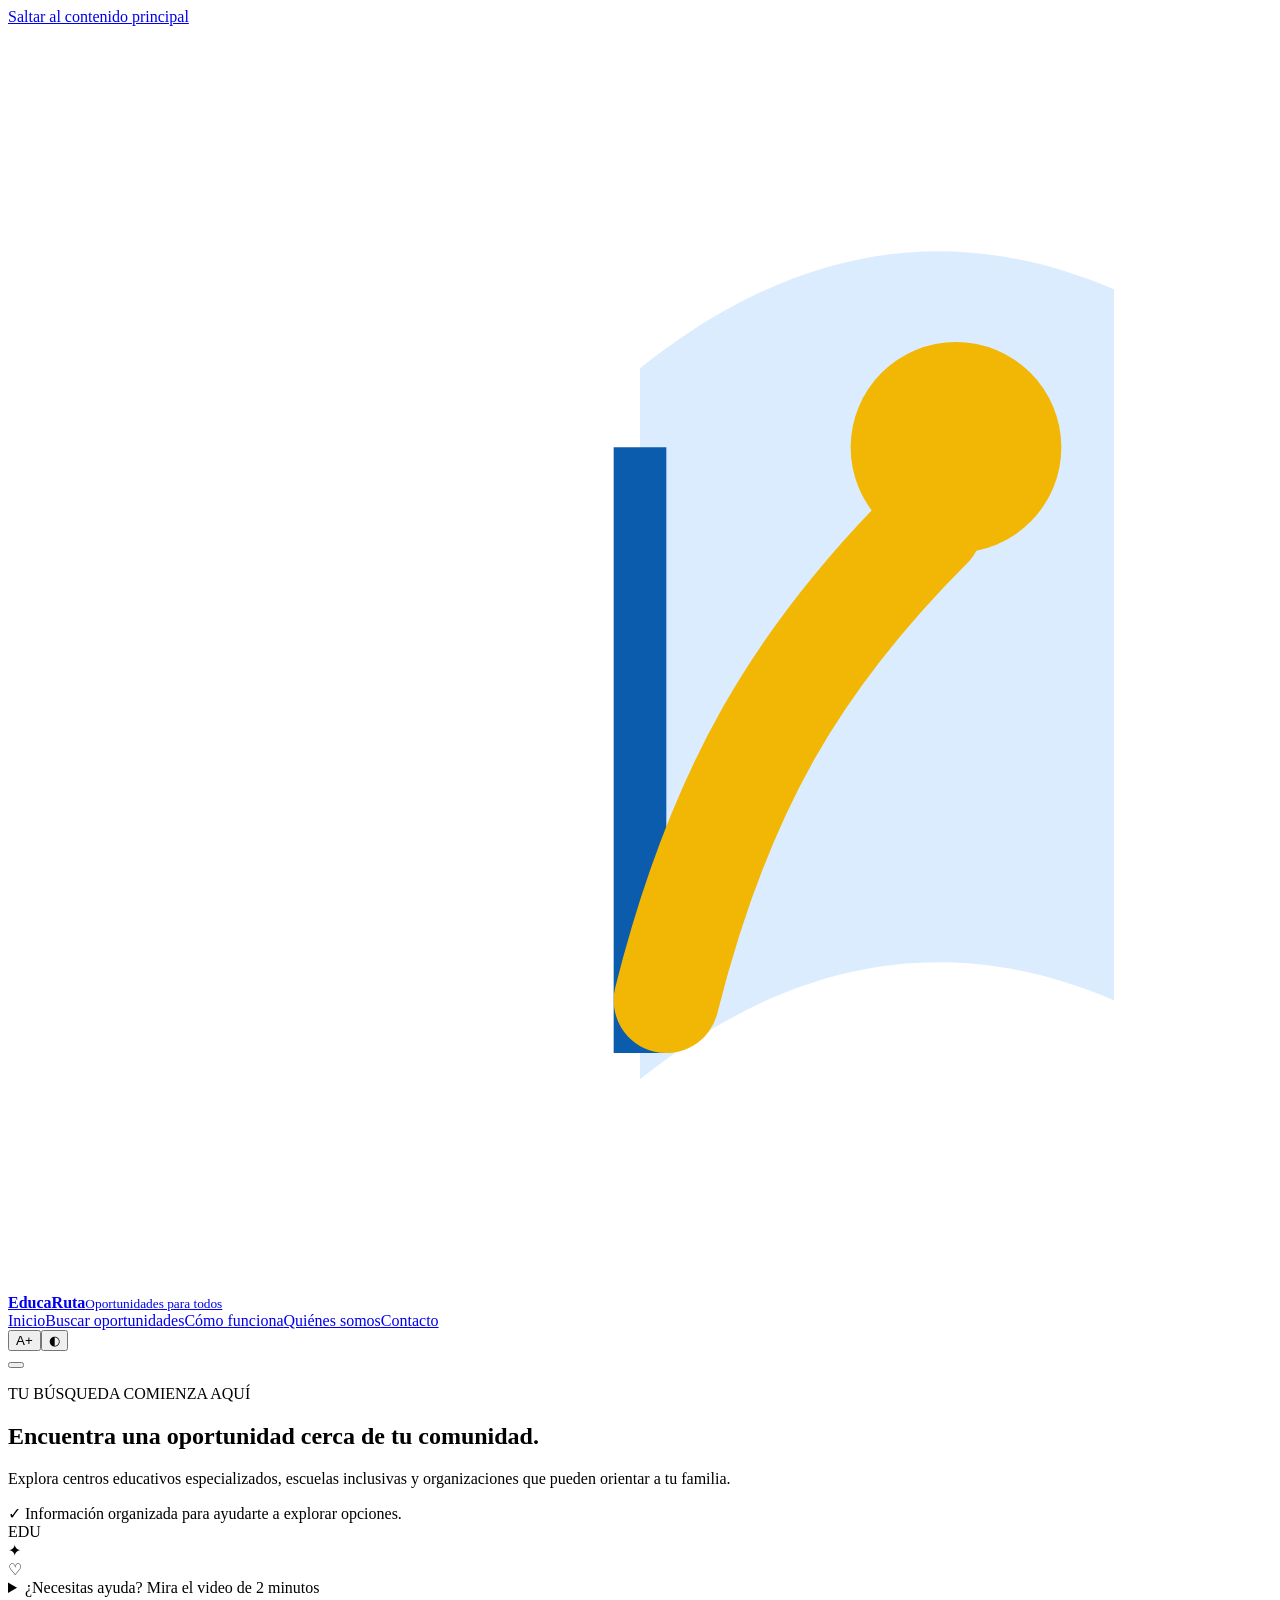
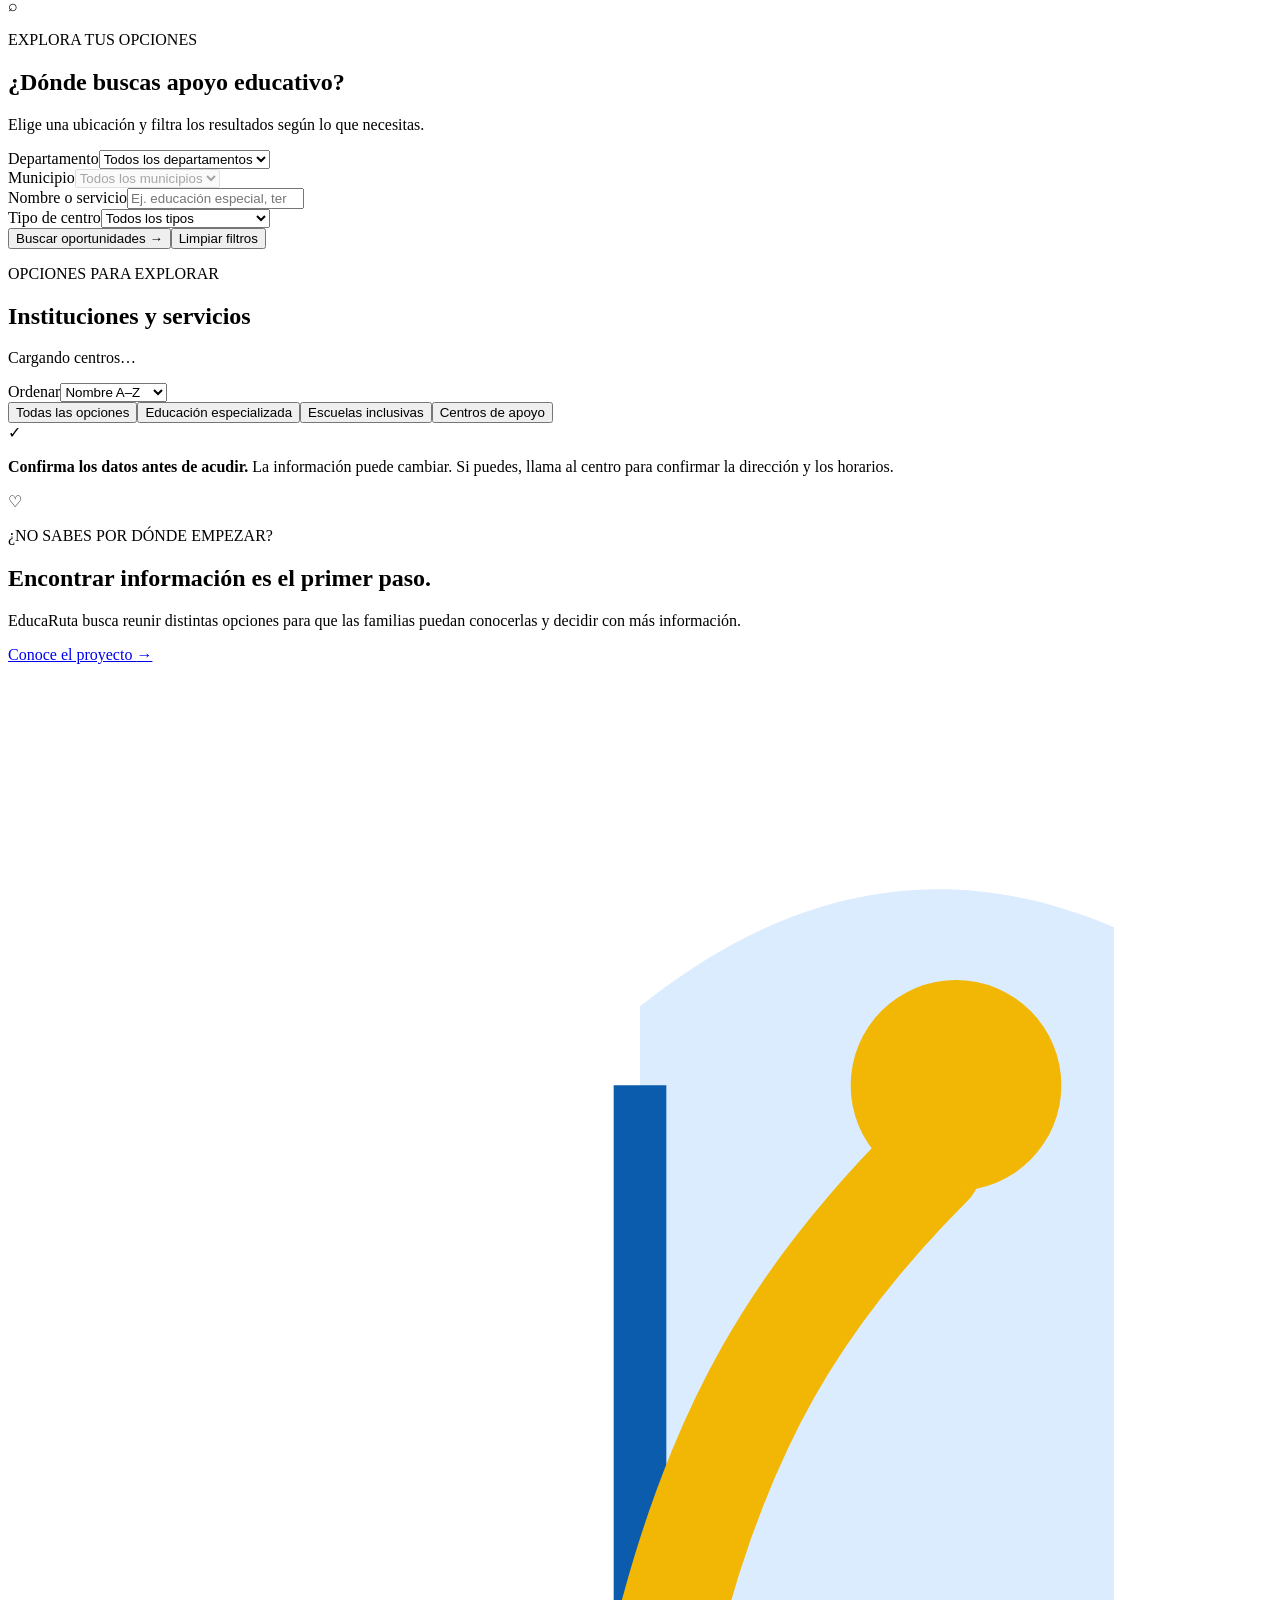
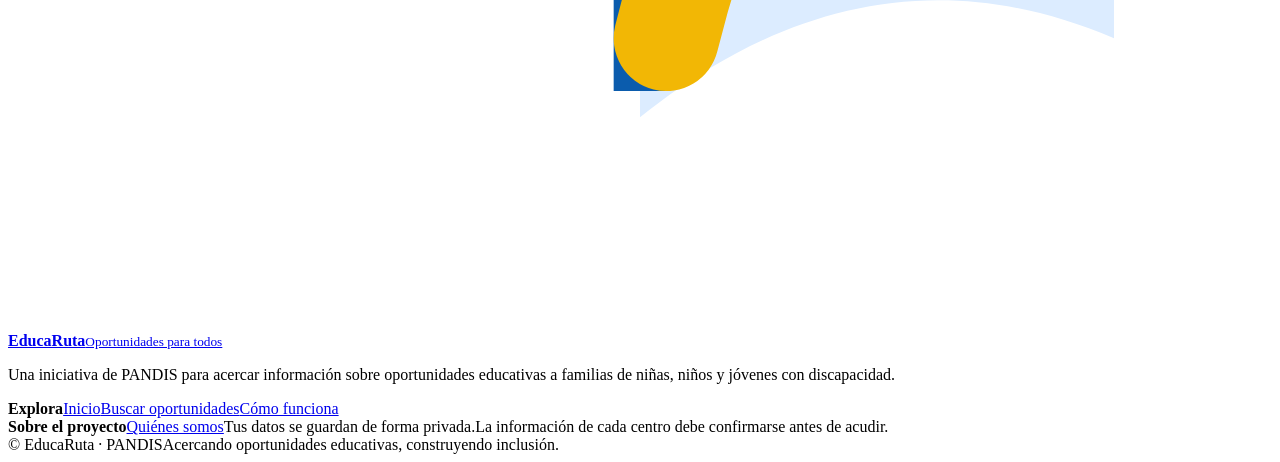
==== buscar.html @ 40b99e7c "Add files via upload Primera versión de EducaRuta" ====
<!doctype html>
<html lang="es">
<head>
  <meta charset="utf-8">
  <meta name="viewport" content="width=device-width, initial-scale=1">
  <meta name="theme-color" content="#0a2a4a">
  <meta name="description" content="Busca escuelas de educación especial, escuelas inclusivas y centros de apoyo en Nicaragua.">
  <title>Buscar oportunidades | EducaRuta</title>
  <link rel="preconnect" href="https://fonts.googleapis.com">
  <link rel="preconnect" href="https://fonts.gstatic.com" crossorigin>
  <link href="https://fonts.googleapis.com/css2?family=Atkinson+Hyperlegible:wght@400;700&display=swap" rel="stylesheet">
  <link rel="stylesheet" href="css/estilos.css">
  <script src="js/comun.js" defer></script>
  <script src="js/config.js" defer></script>
  <script src="js/buscar.js" defer></script>
</head>
<body class="pagina-buscar">
  <a class="salto" href="#contenido">Saltar al contenido principal</a>
  <header class="top" id="inicio">
    <div class="nav-wrap">
      <a class="marca" href="index.html" aria-label="EducaRuta, página de inicio">
        <span class="marca-icono" aria-hidden="true"><svg viewBox="0 0 48 48"><path d="M6 10c7-3 13-1 18 3v27c-5-4-11-6-18-3z" fill="#fff"/><path d="M42 10c-7-3-13-1-18 3v27c5-4 11-6 18-3z" fill="#dcecff"/><path d="M24 16v23" stroke="#0b5cad" stroke-width="2"/><path d="M25 37c2-8 5-13 10-18" fill="none" stroke="#f2b705" stroke-width="4" stroke-linecap="round"/><circle cx="36" cy="16" r="4" fill="#f2b705"/></svg></span>
        <span class="marca-texto"><strong>EducaRuta</strong><small>Oportunidades para todos</small></span>
      </a>
      <nav class="nav-links" id="menuNav" aria-label="Navegación principal">
        <a href="index.html">Inicio</a><a href="buscar.html" aria-current="page">Buscar oportunidades</a><a href="index.html#como-funciona">Cómo funciona</a><a href="index.html#nosotros">Quiénes somos</a><a href="index.html#contacto">Contacto</a>
      </nav>
      <div class="accesibilidad" aria-label="Opciones de accesibilidad"><button type="button" id="mas" aria-label="Aumentar tamaño de letra" title="Aumentar tamaño de letra">A+</button><button type="button" id="con" aria-label="Activar o desactivar alto contraste" title="Alto contraste"><span aria-hidden="true">◐</span></button></div>
      <button class="menu-btn" type="button" id="menuBtn" aria-expanded="false" aria-controls="menuNav" aria-label="Abrir menú"><span></span><span></span><span></span></button>
    </div>
  </header>

  <main id="contenido">
    <section class="buscar-hero">
      <div class="wrap buscar-hero-grid">
        <div>
          <p class="sobretitulo"><span class="punto"></span> TU BÚSQUEDA COMIENZA AQUÍ</p>
          <h1>Encuentra una oportunidad <span>cerca de tu comunidad.</span></h1>
          <p>Explora centros educativos especializados, escuelas inclusivas y organizaciones que pueden orientar a tu familia.</p>
          <div class="buscar-confianza"><span aria-hidden="true">✓</span> Información organizada para ayudarte a explorar opciones.</div>
        </div>
        <div class="buscar-hero-art" aria-hidden="true">
          <div class="art-sol"></div><div class="art-casa"><span></span><i></i><b></b></div><div class="art-camino"></div><div class="art-escuela"><span>EDU</span><i></i><b></b></div><div class="art-hoja hoja-a">✦</div><div class="art-hoja hoja-b">♡</div>
        </div>
      </div>
    </section>

    <section class="wrap ayuda-video"><details class="video-texto"><summary>¿Necesitas ayuda? Mira el video de 2 minutos</summary>
      <div class="video-bloque"><figure class="video-fig">
            <video controls preload="none" playsinline poster="media/portada.jpg" aria-describedby="video-descr">
              <source src="media/EducaRuta.mp4" type="video/mp4">
              Tu navegador no puede reproducir el video. Puedes leer lo que dice en esta página.
            </video>
            <figcaption id="video-descr">Video de 2 minutos con lengua de señas y voz. Explica cómo usar EducaRuta.</figcaption>
          </figure>
        <p><a href="index.html#como-funciona">Leer lo que dice el video</a></p></div></details></section>

    <section class="buscador-panel wrap" aria-labelledby="titulo-filtros">
      <div class="buscador-titulo"><span class="buscador-icono" aria-hidden="true">⌕</span><div><p class="sobretitulo oscuro">EXPLORA TUS OPCIONES</p><h2 id="titulo-filtros">¿Dónde buscas apoyo educativo?</h2><p>Elige una ubicación y filtra los resultados según lo que necesitas.</p></div></div>
      <form id="filtros" class="filtros-grid">
        <div class="campo"><label for="dep">Departamento</label><select id="dep" name="departamento"><option value="">Todos los departamentos</option></select></div>
        <div class="campo"><label for="mun">Municipio</label><select id="mun" name="municipio" disabled><option value="">Todos los municipios</option></select></div>
        <div class="campo campo-busqueda"><label for="texto">Nombre o servicio</label><input id="texto" name="texto" type="search" placeholder="Ej. educación especial, terapia…" autocomplete="off"></div>
        <div class="campo"><label for="tipo">Tipo de centro</label><select id="tipo" name="tipo"><option value="">Todos los tipos</option><option value="especializada">Educación especializada</option><option value="inclusiva">Escuela inclusiva</option><option value="organizacion">Centro de apoyo</option></select></div>
        <div class="filtros-acciones"><button class="btn btn-azul" type="submit">Buscar oportunidades <span aria-hidden="true">→</span></button><button class="btn btn-ligero" id="limpiar" type="button">Limpiar filtros</button></div>
      </form>
      
    </section>

    <section class="resultados wrap" aria-labelledby="titulo-resultados">
      <div class="resultados-cabecera"><div><p class="sobretitulo oscuro">OPCIONES PARA EXPLORAR</p><h2 id="titulo-resultados">Instituciones y servicios</h2><p id="resumen" aria-live="polite">Cargando centros…</p></div><label class="ordenar" for="orden">Ordenar<select id="orden"><option value="nombre">Nombre A–Z</option><option value="departamento">Departamento</option><option value="tipo">Tipo de apoyo</option></select></label></div>
      <div class="chips-categorias" aria-label="Filtrar por categoría"><button type="button" class="chip activo" data-chip="">Todas las opciones</button><button type="button" class="chip" data-chip="especializada">Educación especializada</button><button type="button" class="chip" data-chip="inclusiva">Escuelas inclusivas</button><button type="button" class="chip" data-chip="organizacion">Centros de apoyo</button></div>
      <div id="lista" class="resultados-grid"></div>
      <div id="vacio" class="sin-resultados" hidden><span aria-hidden="true">⌕</span><h3>No encontramos opciones con esos filtros</h3><p>Prueba con otro municipio, elimina algún filtro o busca por una palabra más general.</p><button class="btn btn-azul" id="reiniciarVacio" type="button">Ver todas las opciones</button></div>
      <div class="nota-verificacion"><span aria-hidden="true">✓</span><p><strong>Confirma los datos antes de acudir.</strong> La información puede cambiar. Si puedes, llama al centro para confirmar la dirección y los horarios.</p></div>
    </section>

    <section class="buscar-ayuda"><div class="wrap ayuda-contenido"><div class="ayuda-icono" aria-hidden="true">♡</div><div><p class="sobretitulo">¿NO SABES POR DÓNDE EMPEZAR?</p><h2>Encontrar información es el primer paso.</h2><p>EducaRuta busca reunir distintas opciones para que las familias puedan conocerlas y decidir con más información.</p></div><a class="btn btn-amarillo" href="index.html#nosotros">Conoce el proyecto <span aria-hidden="true">→</span></a></div></section>
  </main>

  <footer class="footer"><div class="wrap footer-grid"><div class="footer-marca"><a class="marca marca-footer" href="index.html"><span class="marca-icono" aria-hidden="true"><svg viewBox="0 0 48 48"><path d="M6 10c7-3 13-1 18 3v27c-5-4-11-6-18-3z" fill="#fff"/><path d="M42 10c-7-3-13-1-18 3v27c5-4 11-6 18-3z" fill="#dcecff"/><path d="M24 16v23" stroke="#0b5cad" stroke-width="2"/><path d="M25 37c2-8 5-13 10-18" fill="none" stroke="#f2b705" stroke-width="4" stroke-linecap="round"/><circle cx="36" cy="16" r="4" fill="#f2b705"/></svg></span><span class="marca-texto"><strong>EducaRuta</strong><small>Oportunidades para todos</small></span></a><p>Una iniciativa de PANDIS para acercar información sobre oportunidades educativas a familias de niñas, niños y jóvenes con discapacidad.</p></div><div class="footer-enlaces"><strong>Explora</strong><a href="index.html">Inicio</a><a href="buscar.html">Buscar oportunidades</a><a href="index.html#como-funciona">Cómo funciona</a></div><div class="footer-enlaces"><strong>Sobre el proyecto</strong><a href="index.html#nosotros">Quiénes somos</a><span>Tus datos se guardan de forma privada.</span><span>La información de cada centro debe confirmarse antes de acudir.</span></div></div><div class="wrap footer-final"><span>© <span id="anio"></span> EducaRuta · PANDIS</span><span>Acercando oportunidades educativas, construyendo inclusión.</span></div></footer>

  <dialog id="detalleCentro" class="detalle-dialog" aria-labelledby="detalleNombre"><div class="detalle-cabecera"><span class="detalle-icono" id="detalleIcono" aria-hidden="true">⌂</span><button type="button" class="cerrar-dialog" id="cerrarDetalle" aria-label="Cerrar detalles">×</button></div><div class="detalle-contenido"><span class="etiqueta etiqueta-azul" id="detalleTipo">CENTRO</span><h2 id="detalleNombre">Nombre de la institución</h2><p id="detalleUbicacion" class="detalle-ubicacion"></p><div class="detalle-bloque"><h3>Dirección</h3><p id="detalleDireccion"></p></div><div class="detalle-bloque"><h3>Teléfono</h3><p id="detalleTelefono"></p></div><div class="detalle-bloque"><h3>Servicios</h3><p id="detalleServicios" style="white-space:pre-line"></p></div><div class="detalle-bloque"><h3>Edades o niveles</h3><p id="detalleEdades" style="white-space:pre-line"></p></div><div class="detalle-acciones"><button type="button" class="btn btn-azul" id="escribirCentro">Escribir a la escuela <span aria-hidden="true">→</span></button><button type="button" class="btn btn-ligero" id="cerrarDetalleAbajo">Volver a los resultados</button></div></div></dialog>

  <dialog id="contactoCentro" class="contacto-dialog" aria-labelledby="contactoTitulo">
    <div class="detalle-cabecera contacto-cabecera"><span class="detalle-icono" aria-hidden="true">✉</span><button type="button" class="cerrar-dialog" id="cerrarContacto" aria-label="Cerrar formulario">×</button></div>
    <div class="detalle-contenido">
      <span class="etiqueta etiqueta-azul">CONTACTO CON LA INSTITUCIÓN</span>
      <h2 id="contactoTitulo">Escribe a la escuela</h2>
      <p id="contactoPara" class="detalle-ubicacion"></p>
      <div class="contacto-aviso"><strong>Tu información importa.</strong><p>Comparte solo los datos necesarios. El nombre del niño, niña o joven es opcional. Tu solicitud se guarda de forma privada y solo el equipo de PANDIS puede verla. Para que el centro reciba tu mensaje, tendrás que enviarlo tú mismo por WhatsApp o por teléfono.</p></div>
      <form id="formContacto" novalidate>
        <div class="campo-contacto"><label for="ne">Tu nombre completo</label><input id="ne" name="nombre_encargado" type="text" maxlength="100" autocomplete="name" required></div>
        <div class="campo-contacto"><label for="te">Tu teléfono</label><input id="te" name="telefono_encargado" type="tel" inputmode="tel" maxlength="20" autocomplete="tel" required></div>
        <div class="campo-contacto"><label for="es">Nombre del niño, niña o joven (opcional)</label><input id="es" name="nombre_estudiante" type="text" maxlength="100"></div>
        <div class="campo-contacto"><label for="ed">Edad (opcional)</label><input id="ed" name="edad_estudiante" type="number" min="0" max="99" inputmode="numeric"></div>
        <fieldset class="apoyos-contacto"><legend>¿Qué apoyo necesita? (marca uno o más)</legend><div class="opts-contacto" id="apoyos"><label><input type="checkbox" value="Auditivo (sordera)"> Auditivo (sordera)</label><label><input type="checkbox" value="Visual"> Visual</label><label><input type="checkbox" value="Motriz o física"> Motriz o física</label><label><input type="checkbox" value="Intelectual"> Intelectual</label><label><input type="checkbox" value="Autismo"> Autismo</label><label><input type="checkbox" value="Múltiple"> Múltiple</label><label><input type="checkbox" value="No lo sé"> No lo sé</label></div></fieldset>
        <div class="campo-contacto"><label for="depf">Departamento donde vive tu familia (opcional)</label><select id="depf" name="departamento_familia"><option value="">Prefiero no indicarlo</option></select></div><div class="campo-contacto"><label for="munf">Municipio donde vive tu familia (opcional)</label><select id="munf" name="municipio_familia" disabled><option value="">Elige primero un departamento</option></select></div><div class="campo-contacto"><label for="co">Comunidad o barrio (opcional)</label><input id="co" name="comunidad_barrio" type="text" maxlength="150" autocomplete="address-level3"></div>
        <div class="campo-contacto"><label for="mj">Tu mensaje para la institución</label><textarea id="mj" name="mensaje" maxlength="500" required>Hola, quisiera saber si tienen cupo y cómo inscribir a mi hijo o hija.</textarea></div>
        <label class="consent-contacto"><input type="checkbox" id="ok" required><span>Acepto que EducaRuta guarde estos datos para gestionar mi consulta. Si continúo a WhatsApp, la institución podrá ver el número desde el que envío el mensaje.</span></label>
        <details class="privacidad-contacto"><summary>Ver aviso de privacidad</summary><p>Guardamos lo que escribes para gestionar tu consulta y para conocer en qué zonas hacen falta más centros. Solo el equipo de PANDIS puede ver estos datos; desde esta página nadie puede leerlos. No incluyas documentos ni detalles médicos innecesarios.</p></details>
        <p class="mensaje-contacto" id="mensajeContacto" role="alert" aria-live="polite"></p>
        <button class="btn btn-azul btn-enviar-contacto" type="submit">Guardar y continuar <span aria-hidden="true">→</span></button>
      </form>
      <section id="resultadoContacto" class="resultado-contacto" hidden aria-live="polite">
        <h3 id="resultadoContactoTitulo">Revisa el siguiente paso</h3><p id="resultadoContactoTexto"></p><pre id="vistaMensaje" class="vista-mensaje"></pre><div class="acciones-contacto"><button type="button" class="btn btn-azul" id="copiarMensaje">Copiar mensaje</button><a class="btn btn-amarillo" id="abrirWhatsApp" href="#" target="_blank" rel="noopener" hidden>Continuar a WhatsApp</a><a class="btn btn-ligero" id="llamarCentro" href="#" hidden>Llamar al centro</a></div>
      </section>
    </div>
  </dialog>
</body>
</html>
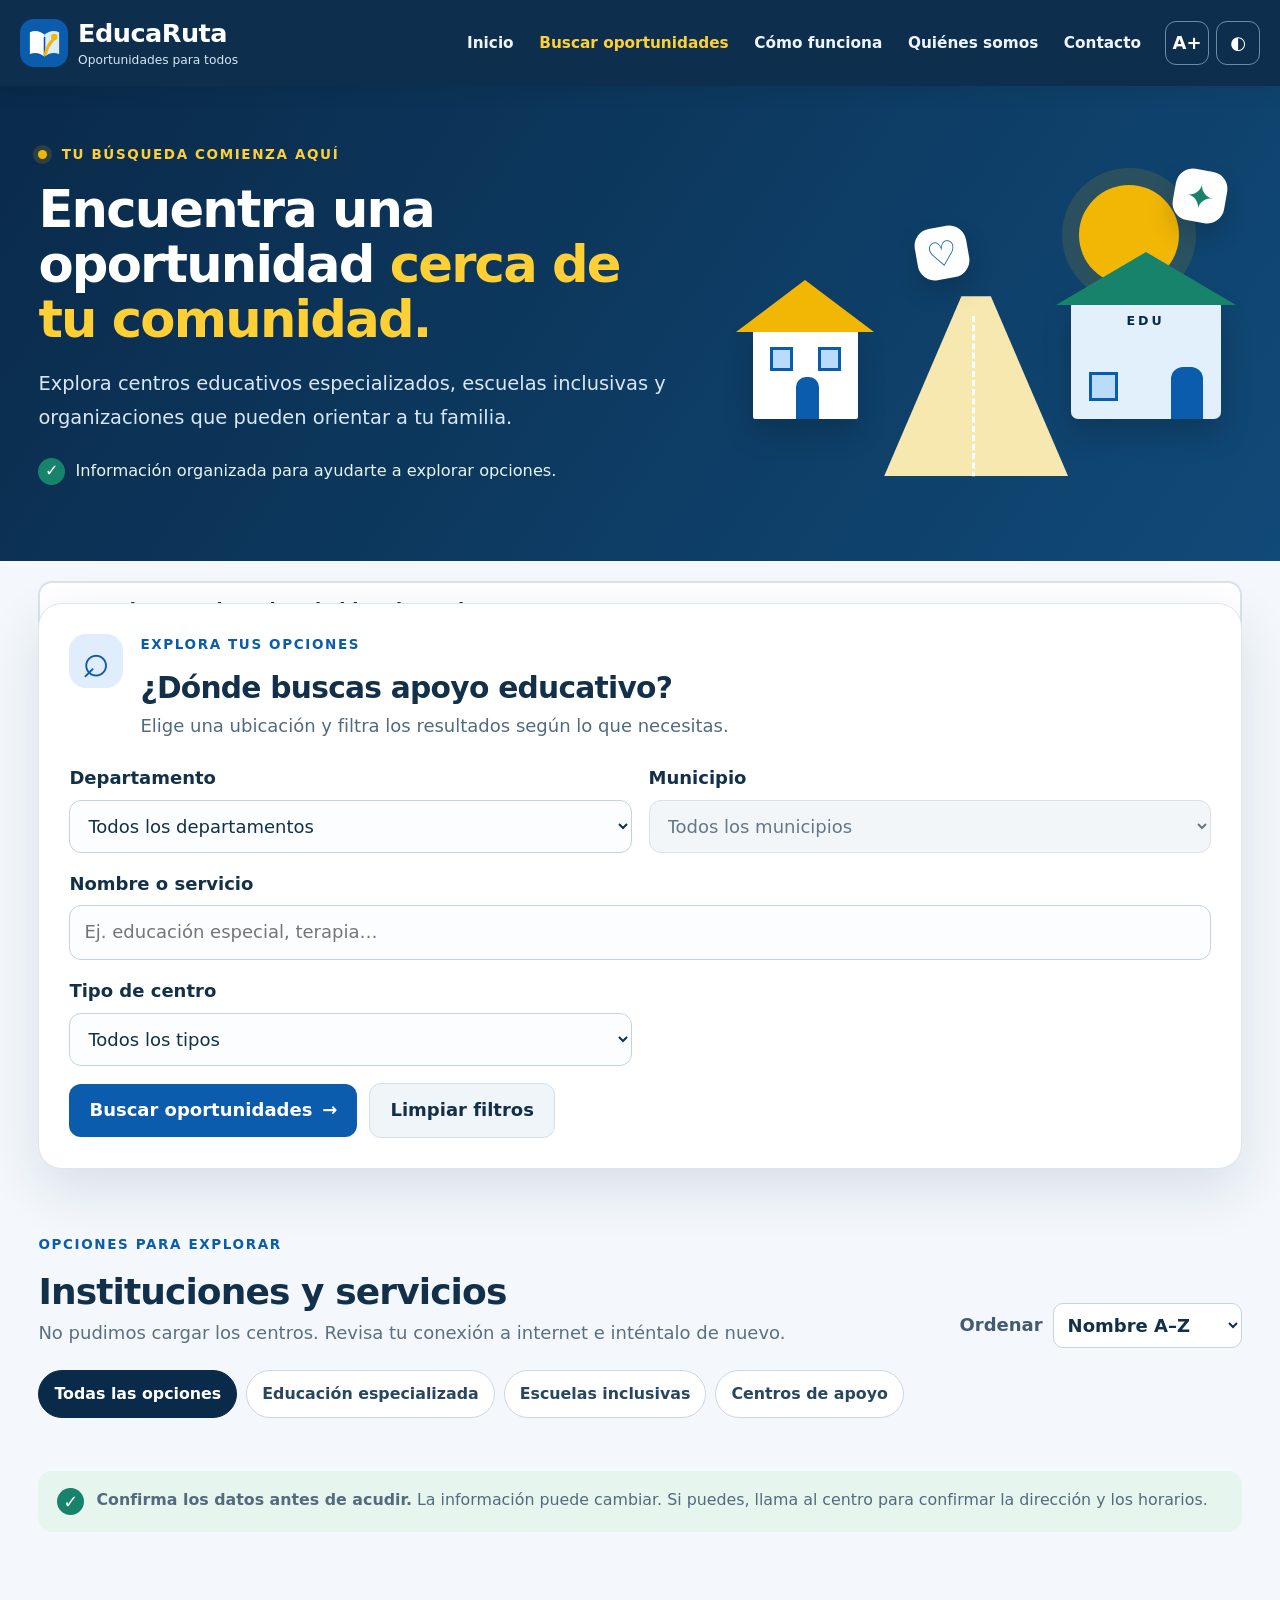
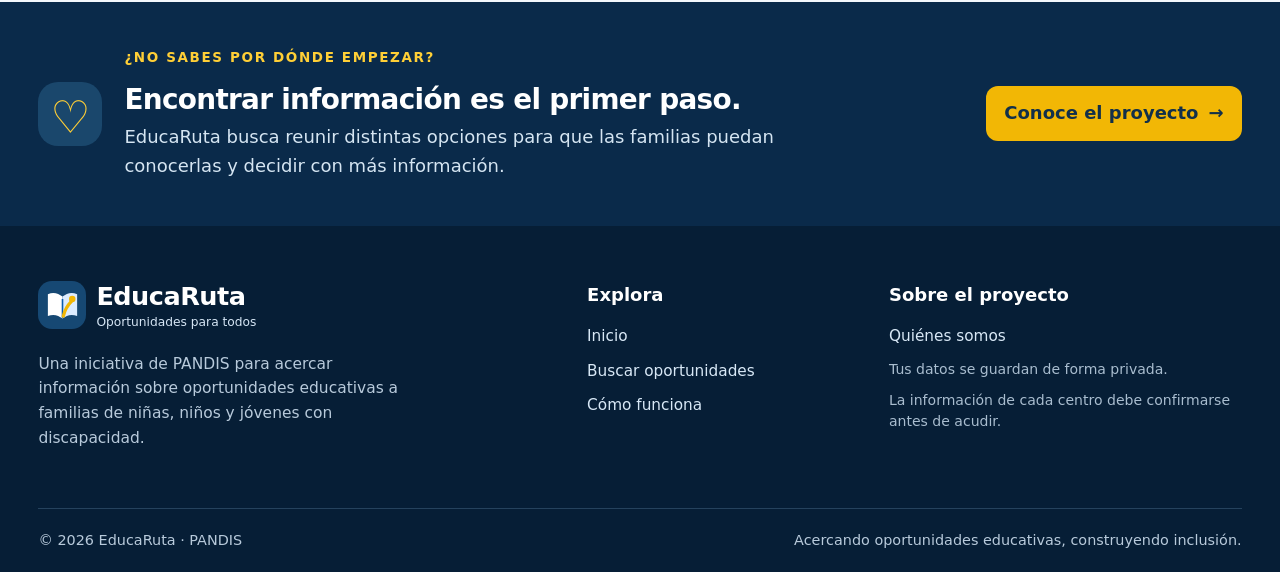
==== commit 04a644f3: "Update buscar.html Actualización Buscar html Corregido estilo, tres javascript, un video y foto" ====
--- a/buscar.html
+++ b/buscar.html
@@ -9,10 +9,10 @@
   <link rel="preconnect" href="https://fonts.googleapis.com">
   <link rel="preconnect" href="https://fonts.gstatic.com" crossorigin>
   <link href="https://fonts.googleapis.com/css2?family=Atkinson+Hyperlegible:wght@400;700&display=swap" rel="stylesheet">
-  <link rel="stylesheet" href="css/estilos.css">
-  <script src="js/comun.js" defer></script>
-  <script src="js/config.js" defer></script>
-  <script src="js/buscar.js" defer></script>
+  <link rel="stylesheet" href="estilos.css">
+  <script src="comun.js" defer></script>
+  <script src="config.js" defer></script>
+  <script src="buscar.js" defer></script>
 </head>
 <body class="pagina-buscar">
   <a class="salto" href="#contenido">Saltar al contenido principal</a>
@@ -47,8 +47,8 @@
 
     <section class="wrap ayuda-video"><details class="video-texto"><summary>¿Necesitas ayuda? Mira el video de 2 minutos</summary>
       <div class="video-bloque"><figure class="video-fig">
-            <video controls preload="none" playsinline poster="media/portada.jpg" aria-describedby="video-descr">
-              <source src="media/EducaRuta.mp4" type="video/mp4">
+            <video controls preload="none" playsinline poster="portada.jpg" aria-describedby="video-descr">
+              <source src="EducaRuta.mp4" type="video/mp4">
               Tu navegador no puede reproducir el video. Puedes leer lo que dice en esta página.
             </video>
             <figcaption id="video-descr">Video de 2 minutos con lengua de señas y voz. Explica cómo usar EducaRuta.</figcaption>
--- a/estilos.css
+++ b/estilos.css
@@ -0,0 +1,82 @@
+:root{--ink:#12304a;--muted:#536a7f;--bg:#f5f8fc;--card:#fff;--line:#d8e3ed;--blue:#0b5cad;--deep:#0a2a4a;--sun:#f2b705;--green:#16836a;--lilac:#6941a5;--focus:#f2b705;--shadow:0 14px 36px rgba(10,42,74,.09)}
+*{box-sizing:border-box}html{font-size:18px;scroll-behavior:smooth;scroll-padding-top:90px}body{margin:0;background:var(--bg);color:var(--ink);font:1rem/1.6 "Atkinson Hyperlegible",system-ui,sans-serif}img,svg{max-width:100%}a{color:var(--blue)}button,input,select,textarea{font:inherit}button,a{-webkit-tap-highlight-color:transparent}:focus-visible{outline:4px solid var(--focus);outline-offset:4px}h1,h2,h3,p{margin-top:0}h1{font-size:clamp(2.2rem,5vw,4.2rem);line-height:1.08;letter-spacing:-.035em;margin-bottom:22px}h1 span{color:#ffcf36}h2{font-size:clamp(1.8rem,3.4vw,2.8rem);line-height:1.14;letter-spacing:-.025em;margin-bottom:14px}h3{font-size:1.25rem;line-height:1.25;margin-bottom:10px}p{color:var(--muted)}.wrap{width:min(1600px,calc(100% - clamp(32px,6vw,96px)));margin-inline:auto}.salto{position:absolute;top:-100px;left:16px;z-index:1000;background:#fff;color:#12304a;padding:12px 18px;border-radius:8px}.salto:focus{top:12px}
+.top{position:sticky;top:0;z-index:100;background:rgba(10,42,74,.98);color:#fff;box-shadow:0 5px 20px rgba(0,0,0,.08)}.nav-wrap{width:min(1280px,calc(100% - 40px));min-height:86px;margin:auto;display:flex;align-items:center;gap:24px}.marca{display:inline-flex;align-items:center;gap:10px;color:#fff;text-decoration:none;flex-shrink:0}.marca-icono{width:48px;height:48px;display:grid;place-items:center;background:#0b5cad;border-radius:14px}.marca-icono svg{width:39px;height:39px}.marca-texto{display:flex;flex-direction:column;line-height:1.2}.marca-texto strong{font-size:1.42rem;letter-spacing:-.02em}.marca-texto small{font-size:.68rem;color:#d6e6f5;margin-top:4px}.nav-links{display:flex;align-items:center;gap:clamp(12px,2vw,26px);margin-left:auto}.nav-links a{color:#edf5ff;text-decoration:none;font-weight:700;font-size:.85rem;padding:10px 0;white-space:nowrap}.nav-links a:hover,.nav-links a[aria-current="page"]{color:#ffcf36}.accesibilidad{display:flex;gap:7px}.accesibilidad button,.menu-btn{height:44px;min-width:44px;border:1px solid #6f8aa4;background:transparent;color:#fff;border-radius:11px;font-weight:700;cursor:pointer}.accesibilidad button:hover,.menu-btn:hover{background:#19446b}.menu-btn{display:none;width:46px;padding:10px;flex-direction:column;justify-content:center;gap:5px}.menu-btn span{display:block;width:22px;height:2px;background:#fff;border-radius:2px;margin:auto}
+.hero{position:relative;overflow:hidden;background:linear-gradient(120deg,#0a2a4a 0%,#0d3c65 70%,#11507a 100%);color:#fff;padding:64px 0 86px}.hero-grid{display:grid;grid-template-columns:1.04fr .96fr;align-items:center;gap:34px;position:relative;z-index:1}.hero-copy{padding:10px 0}.sobretitulo{font-size:.75rem;letter-spacing:.12em;font-weight:700;color:#ffcf36;margin-bottom:16px}.sobretitulo.oscuro{color:var(--blue)}.punto{display:inline-block;width:9px;height:9px;border-radius:50%;background:#f2b705;margin-right:8px;box-shadow:0 0 0 5px rgba(242,183,5,.15)}.hero-lead{font-size:1.12rem;line-height:1.65;color:#e1edf8;max-width:650px;margin-bottom:26px}.hero-actions{display:flex;flex-wrap:wrap;gap:12px}.btn{display:inline-flex;align-items:center;justify-content:center;gap:12px;min-height:54px;padding:14px 21px;border-radius:13px;font-weight:700;text-decoration:none;border:2px solid transparent;transition:transform .18s ease,box-shadow .18s ease,background .18s ease}.btn:hover{transform:translateY(-2px);box-shadow:0 9px 20px rgba(0,0,0,.13)}.btn-amarillo{background:var(--sun);color:#12304a}.btn-transparente{border-color:#7795b1;color:#fff;background:rgba(255,255,255,.04)}.btn-azul{background:var(--blue);color:#fff}.btn-inline{width:auto}.hero-nota{display:flex;align-items:center;gap:10px;color:#d3e3f2;font-size:.82rem;margin-top:24px}.nota-icono{display:grid;place-items:center;width:25px;height:25px;border-radius:50%;background:#16836a;color:#fff;font-weight:700;flex-shrink:0}.hero-visual{position:relative;min-height:420px;border-radius:35% 35% 26px 26px;background:linear-gradient(160deg,#e9f4ff 0%,#d4eafa 58%,#b7dfd1 100%);overflow:hidden;box-shadow:0 24px 65px rgba(0,0,0,.17);isolation:isolate}.hero-visual:before{content:"";position:absolute;width:330px;height:330px;border:1px solid rgba(11,92,173,.14);border-radius:50%;left:50%;top:50%;transform:translate(-50%,-42%)}.hero-visual:after{content:"";position:absolute;width:420px;height:420px;border:1px solid rgba(11,92,173,.11);border-radius:50%;left:50%;top:50%;transform:translate(-50%,-42%)}.sol{position:absolute;width:76px;height:76px;border-radius:50%;background:#f2b705;right:12%;top:12%;box-shadow:0 0 0 14px rgba(242,183,5,.14)}.nube{position:absolute;height:18px;width:72px;border-radius:20px;background:rgba(255,255,255,.78)}.nube:before,.nube:after{content:"";position:absolute;bottom:0;border-radius:50%;background:inherit}.nube:before{width:28px;height:28px;left:12px}.nube:after{width:23px;height:23px;left:34px}.nube-a{top:20%;left:13%}.nube-b{top:31%;right:9%;transform:scale(.7)}.ilustracion{position:absolute;z-index:2;width:100%;height:100%;inset:0}.burbuja{position:absolute;z-index:3;background:#fff;color:#12304a;padding:11px 16px;border-radius:15px;box-shadow:var(--shadow);font-size:.82rem;font-weight:700}.burbuja span{color:var(--green);margin-right:6px}.burbuja-a{top:18%;left:5%}.burbuja-b{right:4%;bottom:13%}.hero-curva{position:absolute;bottom:-1px;left:-2%;width:104%;height:42px;background:var(--bg);border-radius:50% 50% 0 0/100% 100% 0 0}
+.beneficios{display:grid;grid-template-columns:repeat(3,1fr);gap:22px;position:relative;margin-top:-12px;z-index:5}.beneficio{display:flex;gap:14px;align-items:center;background:#fff;border:1px solid var(--line);border-radius:18px;padding:22px;box-shadow:var(--shadow)}.beneficio-icono,.cifra-icono{display:grid;place-items:center;width:52px;height:52px;flex-shrink:0;border-radius:15px}.beneficio-icono svg,.cifra-icono svg{width:29px;height:29px;fill:none;stroke:currentColor;stroke-width:2.3;stroke-linecap:round;stroke-linejoin:round}.azul{background:#dcecff;color:#0b5cad}.verde{background:#dff4e9;color:#16836a}.amarillo{background:#fff1bf;color:#805b00}.beneficio strong{font-size:.97rem}.beneficio p{font-size:.82rem;margin:4px 0 0;line-height:1.4}
+.seccion{padding-top:90px;padding-bottom:90px}.encabezado-seccion{max-width:720px;margin-bottom:34px}.encabezado-seccion h2{margin-bottom:14px}.encabezado-seccion>p:last-child{font-size:1.02rem}.tarjetas{display:grid;grid-template-columns:repeat(3,1fr);gap:22px}.tarjeta{border:1px solid var(--line);border-radius:22px;background:#fff;overflow:hidden;box-shadow:0 7px 24px rgba(10,42,74,.05);transition:transform .2s ease,box-shadow .2s ease}.tarjeta:hover{transform:translateY(-5px);box-shadow:var(--shadow)}.tarjeta-ilustracion{height:150px;position:relative;display:grid;place-items:center;overflow:hidden}.tarjeta-ilustracion:before,.tarjeta-ilustracion:after{content:"";position:absolute;border:1px solid currentColor;border-radius:50%;opacity:.12}.tarjeta-ilustracion:before{width:190px;height:190px}.tarjeta-ilustracion:after{width:130px;height:130px}.tarjeta-azul .tarjeta-ilustracion{background:#dcecff;color:#0b5cad}.tarjeta-verde .tarjeta-ilustracion{background:#dff4e9;color:#16836a}.tarjeta-lila .tarjeta-ilustracion{background:#eee5fc;color:#6941a5}.circulo-icono{width:83px;height:83px;display:grid;place-items:center;background:rgba(255,255,255,.83);border-radius:26px;box-shadow:0 9px 22px rgba(10,42,74,.08);z-index:1}.circulo-icono svg{width:48px;height:48px;fill:none;stroke:currentColor;stroke-width:2.3;stroke-linecap:round;stroke-linejoin:round}.mini-decoracion{position:absolute;font-size:2rem;right:23%;top:20%;color:currentColor}.tarjeta-cuerpo{padding:24px}.etiqueta{display:inline-block;font-size:.68rem;letter-spacing:.06em;font-weight:700;padding:5px 9px;border-radius:7px;margin-bottom:13px}.etiqueta-azul{background:#e4efff;color:#0b5cad}.etiqueta-verde{background:#e0f4e9;color:#126b50}.etiqueta-lila{background:#eee5fc;color:#6941a5}.tarjeta-cuerpo h3{min-height:2.5em}.tarjeta-cuerpo p{font-size:.91rem;min-height:5.2em}.enlace-flecha{display:inline-flex;gap:9px;align-items:center;font-weight:700;text-decoration:none;margin-top:6px}.enlace-flecha:hover{text-decoration:underline}.como{background:#eaf2fa}.centrado{text-align:center;margin-inline:auto}.centrado.encabezado-seccion{margin-inline:auto}.pasos-nuevos{display:grid;grid-template-columns:1fr auto 1fr auto 1fr;gap:20px;align-items:center;margin:44px 0 34px}.paso-nuevo{position:relative;background:#fff;border:1px solid #d7e4f0;border-radius:20px;padding:27px 24px;min-height:250px;box-shadow:0 7px 20px rgba(10,42,74,.04)}.paso-numero{position:absolute;right:20px;top:13px;font-size:1.6rem;font-weight:700;color:#c5d9ec}.paso-icono{display:grid;place-items:center;width:58px;height:58px;background:#dcecff;color:#0b5cad;border-radius:17px;margin-bottom:20px}.paso-icono svg{width:34px;height:34px;fill:none;stroke:currentColor;stroke-width:2.2;stroke-linecap:round;stroke-linejoin:round}.paso-nuevo h3{font-size:1.15rem}.paso-nuevo p{font-size:.9rem;margin-bottom:0}.paso-conector{font-size:1.5rem;color:#0b5cad;font-weight:700}
+.cifras{display:grid;grid-template-columns:.9fr 1.1fr;gap:55px;align-items:center;padding-top:85px;padding-bottom:85px}.cifras-copy h2{max-width:400px}.cifras-copy>p:not(.sobretitulo){font-size:1.02rem}.nota-cifras{font-size:.83rem!important;background:#fff7d7;border-left:4px solid var(--sun);border-radius:0 10px 10px 0;padding:13px 15px;color:#594d2b;margin-top:22px}.cifras-grid{display:grid;grid-template-columns:1fr 1fr;gap:15px}.cifra{background:#fff;border:1px solid var(--line);border-radius:17px;padding:21px;display:flex;flex-direction:column;align-items:flex-start;gap:8px;min-height:170px}.cifra-icono{width:44px;height:44px}.cifra strong{font-size:1.02rem}.cifra>span:last-child{font-size:.82rem;color:var(--muted)}.cifra-ancha{grid-column:1/-1;min-height:auto;display:grid;grid-template-columns:44px 1fr;align-items:center;column-gap:14px}.cifra-ancha .cifra-icono{grid-row:span 2}.historia{background:#0a2a4a;color:#fff;overflow:hidden}.historia-grid{display:grid;grid-template-columns:.85fr 1.15fr;gap:75px;align-items:center;padding-top:82px;padding-bottom:82px}.historia-visual{min-height:360px;position:relative;display:grid;place-items:center}.historia-circulo{width:min(100%,360px);aspect-ratio:1;background:linear-gradient(145deg,#eaf4ff,#c7e8dd);border-radius:48% 52% 42% 58%/50% 42% 58% 50%;display:grid;place-items:center;box-shadow:0 20px 50px rgba(0,0,0,.15)}.historia-circulo svg{width:90%;height:auto}.decor{position:absolute;display:grid;place-items:center;width:53px;height:53px;border-radius:17px;background:#f2b705;color:#12304a;font-size:1.8rem;box-shadow:var(--shadow)}.decor-uno{top:7%;right:8%}.decor-dos{left:7%;bottom:13%;background:#dff4e9;color:#16836a}.historia-texto .sobretitulo{color:#ffcf36}.historia-texto h2{max-width:650px}.historia-texto>p:not(.sobretitulo){color:#d7e6f4;font-size:1.02rem}.historia-frase{display:flex;gap:13px;align-items:flex-start;border-left:3px solid #f2b705;padding:10px 0 10px 17px;margin:25px 0;color:#fff}.historia-frase span{font-size:2.5rem;line-height:.8;color:#f2b705}.historia-frase strong{font-size:1.08rem}.llamado{padding-top:55px;padding-bottom:55px}.llamado-contenido{display:grid;grid-template-columns:auto 1fr auto;gap:22px;align-items:center;padding:32px;background:#fff;border:1px solid var(--line);border-radius:22px;box-shadow:var(--shadow)}.llamado-icono{width:65px;height:65px;display:grid;place-items:center;background:#dff4e9;color:#16836a;border-radius:19px}.llamado-icono svg{width:40px;height:40px;fill:none;stroke:currentColor;stroke-width:2.2}.llamado h2{font-size:1.45rem;margin-bottom:8px}.llamado p{margin:0;font-size:.9rem}.footer{background:#061e36;color:#fff;padding-top:55px}.footer-grid{display:grid;grid-template-columns:1.4fr .7fr 1fr;gap:55px;padding-bottom:42px}.marca-footer .marca-icono{background:#164873}.footer-marca>p{color:#b8cadb;font-size:.86rem;max-width:390px;margin-top:18px}.footer-enlaces{display:flex;flex-direction:column;align-items:flex-start;gap:10px}.footer-enlaces strong{margin-bottom:5px}.footer-enlaces a,.footer-final a{color:#d8e8f6;text-decoration:none;font-size:.85rem}.footer-enlaces a:hover,.footer-final a:hover{text-decoration:underline;color:#ffcf36}.footer-enlaces span{font-size:.78rem;color:#a9bdcf;line-height:1.5}.footer-final{border-top:1px solid #25425d;padding-top:20px;padding-bottom:20px;display:flex;justify-content:space-between;gap:16px;color:#b8cadb;font-size:.8rem}
+[data-c="alto"]{--ink:#fff;--muted:#e7e7e7;--bg:#000;--card:#000;--line:#fff;--blue:#ffdf00;--deep:#000;--sun:#ffdf00;--green:#70ffb0;--lilac:#d5b6ff;--focus:#ffdf00}[data-c="alto"] body,[data-c="alto"] .top,[data-c="alto"] .hero,[data-c="alto"] .historia,[data-c="alto"] .footer{background:#000;color:#fff}[data-c="alto"] .hero{border-bottom:2px solid #fff}[data-c="alto"] .hero-visual,[data-c="alto"] .historia-circulo{filter:grayscale(1);border:2px solid #fff}[data-c="alto"] .hero h1 span,[data-c="alto"] .sobretitulo,[data-c="alto"] .historia-texto .sobretitulo{color:#ffdf00}[data-c="alto"] .beneficio,[data-c="alto"] .tarjeta,[data-c="alto"] .paso-nuevo,[data-c="alto"] .cifra,[data-c="alto"] .llamado{background:#000;color:#fff;border:2px solid #fff}[data-c="alto"] .beneficio p,[data-c="alto"] .tarjeta p,[data-c="alto"] .paso-nuevo p,[data-c="alto"] .cifra>span:last-child,[data-c="alto"] .llamado p{color:#fff}[data-c="alto"] .tarjeta-ilustracion,[data-c="alto"] .como{background:#000;border-bottom:1px solid #fff}[data-c="alto"] .etiqueta,[data-c="alto"] .nota-cifras{background:#000;color:#ffdf00;border:1px solid #ffdf00}[data-c="alto"] .btn-amarillo,[data-c="alto"] .btn-azul{background:#ffdf00;color:#000;border:2px solid #ffdf00}[data-c="alto"] .btn-transparente{color:#fff;border-color:#fff}[data-c="alto"] .marca-icono{border:1px solid #fff}[data-c="alto"] .paso-icono,[data-c="alto"] .beneficio-icono,[data-c="alto"] .cifra-icono,[data-c="alto"] .llamado-icono{background:#000;color:#ffdf00;border:1px solid #ffdf00}[data-c="alto"] .enlace-flecha,[data-c="alto"] .nav-links a,[data-c="alto"] a{color:#ffdf00}[data-c="alto"] .footer-enlaces a,[data-c="alto"] .footer-final a{color:#ffdf00}
+@media(max-width:1050px){.nav-wrap{gap:14px}.nav-links{gap:13px}.nav-links a{font-size:.78rem}.accesibilidad button{min-width:40px}.hero-grid{gap:24px}.hero-visual{min-height:360px}.beneficio{padding:17px}.historia-grid{gap:40px}}
+@media(max-width:820px){.nav-wrap{min-height:76px}.menu-btn{display:flex;margin-left:2px}.nav-links{display:none;position:absolute;left:20px;right:20px;top:calc(100% + 8px);margin:0;padding:12px;background:#0a2a4a;border:1px solid #42617e;border-radius:16px;box-shadow:0 16px 30px rgba(0,0,0,.22);flex-direction:column;align-items:stretch;gap:3px}.nav-links.abierto{display:flex}.nav-links a{padding:13px 14px;border-radius:9px;font-size:.95rem}.nav-links a:hover{background:#19446b}.accesibilidad{margin-left:auto}.hero{padding:45px 0 70px}.hero-grid{grid-template-columns:1fr}.hero-copy{max-width:760px}.hero-visual{min-height:390px;width:min(100%,600px);margin:0 auto}.beneficios{grid-template-columns:1fr;gap:12px;margin-top:0}.beneficio{padding:16px}.seccion{padding-top:65px;padding-bottom:65px}.tarjetas{grid-template-columns:1fr 1fr}.tarjeta:last-child{grid-column:1/-1}.tarjeta:last-child .tarjeta-cuerpo p{min-height:0}.pasos-nuevos{grid-template-columns:1fr;max-width:570px;margin-inline:auto}.paso-conector{transform:rotate(90deg);justify-self:center}.paso-nuevo{min-height:auto}.cifras{grid-template-columns:1fr;gap:25px;padding-top:65px;padding-bottom:65px}.historia-grid{grid-template-columns:1fr;gap:20px;padding-top:60px;padding-bottom:60px}.historia-visual{min-height:300px}.historia-circulo{width:min(75%,330px)}.llamado-contenido{grid-template-columns:auto 1fr}.llamado-contenido .btn{grid-column:1/-1;justify-self:start}.footer-grid{grid-template-columns:1fr 1fr;gap:35px}.footer-marca{grid-column:1/-1}}
+@media(max-width:540px){html{font-size:17px}.wrap{width:calc(100% - 30px)}.nav-wrap{width:calc(100% - 26px);gap:9px}.marca-icono{width:42px;height:42px}.marca-icono svg{width:34px;height:34px}.marca-texto strong{font-size:1.2rem}.marca-texto small{font-size:.58rem}.accesibilidad{gap:4px}.accesibilidad button{min-width:37px;height:42px}.menu-btn{width:42px;height:42px;min-width:42px}.hero{padding-top:36px}.hero h1{font-size:clamp(2.15rem,10vw,3rem)}.hero-lead{font-size:1rem}.hero-actions{flex-direction:column;align-items:stretch}.hero-actions .btn{width:100%}.hero-visual{min-height:300px;border-radius:28% 28% 20px 20px}.burbuja{font-size:.72rem;padding:8px 10px}.burbuja-a{left:3%;top:14%}.burbuja-b{right:2%;bottom:9%}.beneficios{gap:10px}.beneficio-icono{width:45px;height:45px}.tarjetas{grid-template-columns:1fr}.tarjeta:last-child{grid-column:auto}.tarjeta-cuerpo h3,.tarjeta-cuerpo p{min-height:0}.tarjeta-ilustracion{height:130px}.encabezado-seccion{margin-bottom:25px}.seccion{padding-top:54px;padding-bottom:54px}.cifras-grid{grid-template-columns:1fr}.cifra-ancha{grid-column:auto}.historia-visual{min-height:260px}.historia-circulo{width:78%}.llamado{padding-top:30px;padding-bottom:30px}.llamado-contenido{grid-template-columns:1fr;padding:22px}.llamado-contenido .btn{grid-column:auto;width:100%}.footer-grid{grid-template-columns:1fr;gap:28px}.footer-marca{grid-column:auto}.footer-final{flex-direction:column}.btn-inline{width:100%}}
+@media(prefers-reduced-motion:reduce){html{scroll-behavior:auto}*,*::before,*::after{transition:none!important;animation:none!important}}
+
+/* ===== Página de búsqueda: directorio de demostración ===== */
+.salto{position:absolute;left:-9999px;top:auto;background:#fff;color:#12304a;padding:12px;z-index:1000}.salto:focus{left:12px;top:12px}
+.pagina-buscar{background:#f4f8fc}.buscar-hero{background:linear-gradient(125deg,#0a2a4a 0%,#104a78 100%);color:#fff;overflow:hidden;position:relative;padding:58px 0 76px}.buscar-hero-grid{display:grid;grid-template-columns:1.1fr .9fr;align-items:center;gap:35px;position:relative;z-index:1}.buscar-hero h1{font-size:clamp(2.25rem,4vw,3.5rem);line-height:1.08;max-width:720px;margin:0 0 20px}.buscar-hero h1 span{color:#ffcf36}.buscar-hero p:not(.sobretitulo){font-size:1.08rem;line-height:1.7;color:#d8e8f6;max-width:680px}.buscar-confianza{display:flex;align-items:center;gap:10px;color:#e6f5ee;font-size:.9rem;margin-top:24px}.buscar-confianza span{display:grid;place-items:center;width:27px;height:27px;background:#16836a;border-radius:50%;color:#fff;font-weight:700}.buscar-hero-art{height:300px;position:relative;isolation:isolate}.art-sol{position:absolute;width:100px;height:100px;background:#f2b705;border-radius:50%;right:12%;top:7%;box-shadow:0 0 0 17px rgba(242,183,5,.12)}.art-casa{position:absolute;left:7%;bottom:45px;width:105px;height:94px;background:#fff;border-radius:7px 7px 2px 2px;box-shadow:0 15px 30px rgba(0,0,0,.16)}.art-casa:before{content:"";position:absolute;left:-17px;top:-45px;border-left:69px solid transparent;border-right:69px solid transparent;border-bottom:52px solid #f2b705}.art-casa span{position:absolute;left:17px;top:22px;width:23px;height:24px;background:#b8dcfa;border:3px solid #0b5cad}.art-casa i{position:absolute;right:17px;top:22px;width:23px;height:24px;background:#b8dcfa;border:3px solid #0b5cad}.art-casa b{position:absolute;bottom:0;left:43px;width:23px;height:42px;background:#0b5cad;border-radius:10px 10px 0 0}.art-camino{position:absolute;left:32%;bottom:-12px;width:35%;height:180px;background:#f7e8b0;clip-path:polygon(42% 0,58% 0,100% 100%,0 100%);z-index:-1}.art-camino:after{content:"";position:absolute;left:48%;top:20px;height:100%;border-left:3px dashed #fff}.art-escuela{position:absolute;right:4%;bottom:45px;width:150px;height:120px;background:#e2f0fc;border-radius:7px;box-shadow:0 15px 30px rgba(0,0,0,.18)}.art-escuela:before{content:"";position:absolute;left:-15px;top:-47px;border-left:90px solid transparent;border-right:90px solid transparent;border-bottom:53px solid #16836a}.art-escuela span{position:absolute;top:12px;left:0;right:0;text-align:center;font-size:.7rem;font-weight:700;color:#0a2a4a;letter-spacing:3px}.art-escuela i{position:absolute;left:18px;bottom:18px;width:29px;height:29px;background:#b8dcfa;border:3px solid #0b5cad}.art-escuela b{position:absolute;right:18px;bottom:0;width:32px;height:52px;background:#0b5cad;border-radius:12px 12px 0 0}.art-hoja{position:absolute;display:grid;place-items:center;width:52px;height:52px;border-radius:17px;background:#fff;color:#16836a;font-size:1.9rem;box-shadow:0 12px 25px rgba(0,0,0,.16)}.hoja-a{right:3%;top:2%;transform:rotate(10deg)}.hoja-b{left:38%;top:21%;color:#0b5cad;transform:rotate(-10deg)}
+.buscador-panel{position:relative;margin-top:-38px;z-index:2;background:#fff;border:1px solid #dce6ef;border-radius:24px;padding:30px;box-shadow:0 20px 55px rgba(10,42,74,.12)}.buscador-titulo{display:flex;gap:17px;align-items:flex-start;margin-bottom:23px}.buscador-icono{flex:none;width:54px;height:54px;border-radius:17px;display:grid;place-items:center;background:#e0edfc;color:#0b5cad;font-size:2.6rem;line-height:1}.buscador-titulo h2{font-size:1.65rem;margin:0 0 7px;color:#12304a}.buscador-titulo p:not(.sobretitulo){margin:0;color:#526a80}.sobretitulo.oscuro{color:#0b5cad}.filtros-grid{display:grid;grid-template-columns:1fr 1fr;gap:17px}.campo label{display:block;color:#12304a;font-weight:700;margin:0 0 7px}.campo select,.campo input{width:100%;min-height:53px;border:1.5px solid #c4d3e0;border-radius:12px;padding:12px 14px;background:#fbfdff;color:#12304a;font:inherit}.campo select:focus-visible,.campo input:focus-visible{outline:3px solid #f2b705;outline-offset:2px}.campo select:disabled{opacity:.65;background:#edf2f7}.campo-busqueda{grid-column:1/-1}.filtros-acciones{grid-column:1/-1;display:flex;gap:12px;align-items:center;flex-wrap:wrap}.btn{display:inline-flex;align-items:center;justify-content:center;gap:10px;min-height:50px;padding:12px 20px;border:0;border-radius:12px;text-decoration:none;font:inherit;font-weight:700;cursor:pointer;transition:transform .18s ease,box-shadow .18s ease}.btn:hover{transform:translateY(-1px);box-shadow:0 7px 18px rgba(10,42,74,.13)}.btn-azul{background:#0b5cad;color:#fff}.btn-amarillo{background:#f2b705;color:#12304a}.btn-ligero{background:#f0f5fa;color:#12304a;border:1px solid #d4e0eb}.demo-aviso{display:flex;gap:12px;background:#fff8df;border:1px solid #f2d56c;color:#5b4700;border-radius:13px;padding:14px 16px;margin-top:24px}.demo-aviso>span{font-size:1.35rem;line-height:1.3}.demo-aviso p{font-size:.86rem;line-height:1.5;margin:3px 0 0}.resultados{padding-top:65px;padding-bottom:70px}.resultados-cabecera{display:flex;align-items:flex-end;justify-content:space-between;gap:25px;margin-bottom:22px}.resultados-cabecera h2{font-size:2rem;color:#12304a;margin:0 0 7px}.resultados-cabecera p:not(.sobretitulo){margin:0;color:#5a6f82}.ordenar{display:flex;align-items:center;gap:10px;color:#425b70;font-weight:700;white-space:nowrap}.ordenar select{font:inherit;border:1px solid #c4d3e0;border-radius:10px;background:#fff;padding:10px;color:#12304a}.chips-categorias{display:flex;flex-wrap:wrap;gap:9px;margin:0 0 25px}.chip{background:#fff;color:#28465e;border:1px solid #cad8e5;border-radius:999px;padding:10px 15px;font:inherit;font-size:.88rem;font-weight:700;cursor:pointer}.chip:hover,.chip.activo{background:#0a2a4a;border-color:#0a2a4a;color:#fff}.resultados-grid{display:grid;grid-template-columns:repeat(3,minmax(0,1fr));gap:21px}.resultado-card{background:#fff;border:1px solid #dbe5ee;border-radius:19px;overflow:hidden;box-shadow:0 7px 22px rgba(10,42,74,.055);display:flex;flex-direction:column;min-width:0;transition:transform .18s ease,box-shadow .18s ease}.resultado-card:hover{transform:translateY(-4px);box-shadow:0 16px 32px rgba(10,42,74,.12)}.resultado-cabecera{height:112px;position:relative;display:flex;align-items:center;justify-content:center;overflow:hidden}.resultado-cabecera.azul{background:linear-gradient(130deg,#d9eafe,#b9d8f7)}.resultado-cabecera.verde{background:linear-gradient(130deg,#dff5e9,#b8e8d2)}.resultado-cabecera.lila{background:linear-gradient(130deg,#f0e6ff,#d9c6f5)}.resultado-icono{display:grid;place-items:center;width:65px;height:65px;border-radius:21px;background:rgba(255,255,255,.8);color:#0b5cad;font-size:2.5rem;box-shadow:0 8px 18px rgba(10,42,74,.08);z-index:1}.resultado-cabecera.verde .resultado-icono{color:#16836a}.resultado-cabecera.lila .resultado-icono{color:#6941a5}.demo-etiqueta{position:absolute;top:12px;left:12px;background:rgba(255,255,255,.9);color:#344f68;border-radius:6px;padding:4px 7px;font-size:.62rem;letter-spacing:.06em;font-weight:700}.resultado-decor{position:absolute;right:17px;bottom:-16px;font-size:5rem;color:rgba(255,255,255,.65);transform:rotate(12deg)}.resultado-cuerpo{padding:19px;display:flex;flex-direction:column;flex:1}.etiqueta-tipo{display:inline-flex;align-self:flex-start;border-radius:6px;padding:5px 8px;font-size:.7rem;font-weight:700;line-height:1.3}.etiqueta-tipo.azul{background:#e4effe;color:#0b4f94}.etiqueta-tipo.verde{background:#e0f5e9;color:#126b50}.etiqueta-tipo.lila{background:#f0e7fc;color:#6941a5}.resultado-cuerpo h3{font-size:1.2rem;line-height:1.3;color:#12304a;margin:13px 0 9px}.resultado-ubicacion{color:#526a80;font-size:.88rem;margin:0 0 11px}.resultado-ubicacion span{color:#0b5cad;font-size:1.1rem}.resultado-descripcion{color:#53697d;font-size:.9rem;line-height:1.55;margin:0 0 13px;flex:1}.mini-tags{display:flex;gap:6px;flex-wrap:wrap;margin-bottom:17px}.mini-tag{font-size:.72rem;color:#39566f;background:#f0f5f9;border-radius:6px;padding:5px 7px}.resultado-pie{display:flex;align-items:center;justify-content:space-between;gap:8px;border-top:1px solid #e6edf3;padding-top:13px}.ficha-ejemplo{font-size:.72rem;color:#7a5a00;display:flex;align-items:center;gap:4px}.btn-ficha{background:transparent;color:#0b5cad;border:0;font:inherit;font-weight:700;cursor:pointer;padding:8px 0 8px 8px;white-space:nowrap}.btn-ficha:hover{text-decoration:underline}.sin-resultados{text-align:center;padding:45px 20px;background:#fff;border:1px dashed #b9cbdc;border-radius:20px}.sin-resultados>span{font-size:3rem;color:#0b5cad}.sin-resultados h3{color:#12304a;font-size:1.4rem}.sin-resultados p{color:#53697d}.nota-verificacion{display:flex;gap:12px;align-items:flex-start;margin-top:28px;padding:17px 19px;border-radius:14px;background:#e6f5ee;color:#215943}.nota-verificacion>span{display:grid;place-items:center;flex:none;width:27px;height:27px;background:#16836a;color:#fff;border-radius:50%;font-weight:700}.nota-verificacion p{margin:0;font-size:.88rem;line-height:1.55}.buscar-ayuda{background:#0a2a4a;color:#fff;padding:45px 0}.ayuda-contenido{display:grid;grid-template-columns:auto 1fr auto;gap:22px;align-items:center}.ayuda-icono{width:64px;height:64px;border-radius:20px;background:#1a476c;color:#ffcf36;display:grid;place-items:center;font-size:2.5rem}.ayuda-contenido .sobretitulo{color:#ffcf36}.ayuda-contenido h2{font-size:1.55rem;margin:0 0 7px}.ayuda-contenido p:not(.sobretitulo){color:#d5e5f2;margin:0;max-width:720px}.detalle-dialog{width:min(640px,calc(100% - 28px));max-width:640px;max-height:min(90vh,850px);padding:0;border:0;border-radius:22px;background:#fff;color:#12304a;box-shadow:0 30px 90px rgba(0,0,0,.3);overflow:auto}.detalle-dialog::backdrop{background:rgba(5,24,43,.72);backdrop-filter:blur(3px)}.detalle-cabecera{height:100px;background:linear-gradient(120deg,#d9eafe,#e1f5eb);display:flex;align-items:center;justify-content:space-between;padding:18px 22px}.detalle-icono{display:grid;place-items:center;width:61px;height:61px;background:#fff;border-radius:19px;color:#0b5cad;font-size:2.4rem}.cerrar-dialog{width:43px;height:43px;border:0;border-radius:50%;background:#fff;color:#12304a;font-size:1.8rem;cursor:pointer}.detalle-contenido{padding:25px}.detalle-contenido h2{font-size:1.75rem;line-height:1.2;margin:12px 0}.detalle-ubicacion{color:#526a80}.detalle-contenido>p{line-height:1.6}.detalle-bloque{padding:16px;background:#f3f7fb;border-radius:12px;margin:20px 0}.detalle-bloque h3{margin:0 0 8px}.detalle-bloque p{margin:0;line-height:1.6}.detalle-privacidad{padding:14px;border:1px solid #f2d56c;background:#fff8df;border-radius:12px;color:#5b4700;margin-bottom:20px}.detalle-privacidad p{margin:4px 0 0;font-size:.9rem}.detalle-contenido .btn{width:100%}
+[data-c="alto"] .buscar-hero,[data-c="alto"] .buscar-ayuda{background:#000;color:#fff;border-block:2px solid #fff}[data-c="alto"] .buscar-hero h1 span,[data-c="alto"] .buscar-hero .sobretitulo,[data-c="alto"] .buscar-ayuda .sobretitulo{color:#ffdf00}[data-c="alto"] .buscar-hero p,[data-c="alto"] .buscar-confianza,[data-c="alto"] .ayuda-contenido p{color:#fff}[data-c="alto"] .buscador-panel,[data-c="alto"] .resultado-card,[data-c="alto"] .sin-resultados,[data-c="alto"] .detalle-dialog{background:#000;color:#fff;border:2px solid #fff}[data-c="alto"] .buscador-titulo h2,[data-c="alto"] .resultados-cabecera h2,[data-c="alto"] .resultado-cuerpo h3,[data-c="alto"] .sin-resultados h3,[data-c="alto"] .detalle-contenido h2,[data-c="alto"] .detalle-bloque h3{color:#fff}[data-c="alto"] .buscador-titulo p,[data-c="alto"] .resultados-cabecera p,[data-c="alto"] .resultado-ubicacion,[data-c="alto"] .resultado-descripcion,[data-c="alto"] .detalle-ubicacion{color:#fff}[data-c="alto"] .campo select,[data-c="alto"] .campo input,[data-c="alto"] .ordenar select,[data-c="alto"] .detalle-bloque{background:#000;color:#fff;border:1px solid #fff}[data-c="alto"] .campo label,[data-c="alto"] .ordenar{color:#fff}[data-c="alto"] .chip{background:#000;color:#ffdf00;border-color:#fff}[data-c="alto"] .chip.activo{background:#ffdf00;color:#000;border-color:#ffdf00}[data-c="alto"] .demo-aviso,[data-c="alto"] .detalle-privacidad{background:#000;color:#ffdf00;border:1px solid #ffdf00}[data-c="alto"] .nota-verificacion{background:#000;color:#fff;border:1px solid #fff}[data-c="alto"] .mini-tag{background:#000;color:#fff;border:1px solid #fff}[data-c="alto"] .etiqueta-tipo{background:#000;color:#ffdf00;border:1px solid #ffdf00}[data-c="alto"] .ficha-ejemplo{color:#ffdf00}[data-c="alto"] .btn-ficha,[data-c="alto"] .resultado-ubicacion span{color:#ffdf00}[data-c="alto"] .btn-ligero{background:#000;color:#fff;border:1px solid #fff}[data-c="alto"] .resultado-pie{border-color:#fff}[data-c="alto"] .detalle-cabecera{background:#000;border-bottom:1px solid #fff}[data-c="alto"] .cerrar-dialog{background:#000;color:#fff;border:1px solid #fff}
+@media(max-width:980px){.buscar-hero-grid{grid-template-columns:1fr 360px;gap:15px}.buscar-hero-art{transform:scale(.88);transform-origin:center right}.resultados-grid{grid-template-columns:repeat(2,minmax(0,1fr))}.ayuda-contenido{grid-template-columns:auto 1fr}.ayuda-contenido .btn{grid-column:2;justify-self:start}}
+@media(max-width:760px){.buscar-hero{padding:42px 0 65px}.buscar-hero-grid{grid-template-columns:1fr}.buscar-hero-art{height:215px;width:min(100%,420px);margin:0 auto;transform:scale(.8);transform-origin:top center;margin-bottom:-40px}.buscador-panel{padding:22px;margin-top:-28px}.resultados{padding-top:48px}.resultados-cabecera{align-items:flex-start;flex-direction:column}.ordenar{width:100%;justify-content:space-between}.ordenar select{flex:1;max-width:240px}.filtros-grid{grid-template-columns:1fr}.campo-busqueda,.filtros-acciones{grid-column:auto}.resultados-grid{grid-template-columns:repeat(2,minmax(0,1fr));gap:14px}.resultado-cuerpo{padding:15px}.resultado-cuerpo h3{font-size:1.08rem}.demo-etiqueta{font-size:.56rem}.ayuda-contenido{grid-template-columns:auto 1fr}.ayuda-contenido .btn{grid-column:1/-1;width:100%}}
+@media(max-width:520px){.buscar-hero h1{font-size:2.25rem}.buscar-hero-art{transform:scale(.68);margin-bottom:-65px}.buscador-titulo{gap:12px}.buscador-icono{width:44px;height:44px;font-size:2.1rem}.buscador-titulo h2{font-size:1.35rem}.buscador-panel{padding:18px}.filtros-acciones{flex-direction:column;align-items:stretch}.filtros-acciones .btn{width:100%}.resultados-grid{grid-template-columns:1fr}.resultado-cabecera{height:105px}.resultado-cuerpo{padding:18px}.resultado-cuerpo h3{font-size:1.2rem}.chips-categorias{gap:7px}.chip{font-size:.8rem;padding:9px 11px}.nota-verificacion{padding:14px}.ayuda-contenido{grid-template-columns:1fr}.ayuda-icono{width:54px;height:54px}.ayuda-contenido .btn{grid-column:auto}.detalle-contenido{padding:20px}}
+@media(prefers-reduced-motion:reduce){.resultado-card,.btn{transition:none!important}}
+
+/* Contacto con la institución: formulario inspirado en el flujo original de EducaRuta */
+.btn-escribir{display:flex;align-items:center;justify-content:center;gap:8px;width:100%;margin-top:12px;min-height:48px;padding:11px 14px;border:0;border-radius:11px;background:#0b5cad;color:#fff;font:inherit;font-weight:700;cursor:pointer;transition:background .18s ease,transform .18s ease}
+.btn-escribir:hover{background:#084a8d;transform:translateY(-1px)}
+.btn-escribir:focus-visible,.detalle-acciones button:focus-visible,.acciones-contacto button:focus-visible{outline:4px solid #f2b705;outline-offset:3px}
+.detalle-acciones{display:grid;gap:10px;margin-top:18px}
+.detalle-acciones .btn{margin:0}
+.contacto-dialog{width:min(720px,calc(100% - 24px));max-width:720px;max-height:92vh;padding:0;border:0;border-radius:22px;background:#fff;color:#12304a;box-shadow:0 30px 90px rgba(0,0,0,.3);overflow:auto}
+.contacto-dialog::backdrop{background:rgba(5,24,43,.75);backdrop-filter:blur(3px)}
+.contacto-cabecera{background:linear-gradient(120deg,#d9eafe,#fcefc5)}
+.contacto-dialog .detalle-contenido{padding:clamp(18px,4vw,30px)}
+.contacto-dialog .detalle-contenido h2{margin-top:10px}
+.contacto-aviso{margin:18px 0;padding:15px 17px;background:#eaf4ff;border:1px solid #c5ddf5;border-radius:12px;color:#234b70}
+.contacto-aviso p{margin:5px 0 0;line-height:1.55;font-size:.9rem}
+.campo-contacto{margin:14px 0}
+.campo-contacto label,.apoyos-contacto legend{display:block;margin:0 0 7px;font-weight:700;color:#12304a}
+.campo-contacto input,.campo-contacto textarea{display:block;width:100%;min-height:52px;padding:12px 14px;border:2px solid #c4d3e0;border-radius:10px;background:#fff;color:#12304a;font:inherit}
+.campo-contacto textarea{min-height:115px;resize:vertical}
+.campo-contacto input:focus-visible,.campo-contacto textarea:focus-visible{outline:4px solid #f2b705;outline-offset:2px;border-color:#0b5cad}
+.apoyos-contacto{border:0;padding:0;margin:18px 0}
+.opts-contacto{display:grid;grid-template-columns:repeat(2,minmax(0,1fr));gap:8px}
+.opts-contacto label{display:flex;align-items:center;gap:10px;min-height:48px;padding:9px 11px;border:1px solid #c4d3e0;border-radius:10px;background:#f8fbfe;font-weight:400;cursor:pointer}
+.opts-contacto input,.consent-contacto input{width:23px;height:23px;flex:none;accent-color:#0b5cad}
+.consent-contacto{display:flex;align-items:flex-start;gap:11px;padding:14px;margin:18px 0 10px;border:1px solid #c4d3e0;border-radius:12px;background:#f5f8fb;line-height:1.5;font-weight:400;cursor:pointer}
+.privacidad-contacto{margin:12px 0 16px;padding:12px;border:1px solid #dbe5ee;border-radius:10px}
+.privacidad-contacto summary{min-height:40px}
+.privacidad-contacto p{margin:8px 0 2px;font-size:.88rem;line-height:1.6}
+.mensaje-contacto{min-height:1.5em;margin:10px 0;color:#b3261e;font-weight:700}
+.btn-enviar-contacto{width:100%;margin:8px 0 0}
+.btn-enviar-contacto:disabled{opacity:.65;cursor:wait}
+.resultado-contacto{margin-top:20px;padding:18px;border:1px solid #b7dfcc;background:#effaf4;border-radius:14px}
+.resultado-contacto h3{margin:0 0 8px;color:#155b3e}
+.resultado-contacto p{line-height:1.6}
+.vista-mensaje{white-space:pre-wrap;overflow-wrap:anywhere;background:#fff;border:1px dashed #b9cbdc;border-radius:10px;padding:14px;font:inherit;font-size:.9rem;color:#12304a}
+.acciones-contacto{display:grid;gap:10px;margin-top:12px}
+.acciones-contacto .btn{margin:0;width:100%;text-align:center}
+.btn-amarillo{display:flex;align-items:center;justify-content:center;background:#f2b705;color:#12304a;text-decoration:none;border:0;border-radius:12px;padding:13px 18px;font-weight:700;min-height:52px}
+[data-c="alto"] .btn-escribir{background:#ffdf00;color:#000;border:2px solid #fff}
+[data-c="alto"] .contacto-dialog{background:#000;color:#fff;border:2px solid #fff}
+[data-c="alto"] .contacto-dialog .detalle-contenido h2,[data-c="alto"] .contacto-dialog .detalle-ubicacion,[data-c="alto"] .campo-contacto label,[data-c="alto"] .apoyos-contacto legend{color:#fff}
+[data-c="alto"] .contacto-aviso,[data-c="alto"] .consent-contacto,[data-c="alto"] .opts-contacto label,[data-c="alto"] .resultado-contacto,[data-c="alto"] .vista-mensaje{background:#000;color:#fff;border:1px solid #fff}
+[data-c="alto"] .campo-contacto input,[data-c="alto"] .campo-contacto textarea{background:#000;color:#fff;border:2px solid #fff}
+[data-c="alto"] .resultado-contacto h3{color:#ffdf00}
+[data-c="alto"] .mensaje-contacto{color:#ff9a9a}
+@media(max-width:520px){.opts-contacto{grid-template-columns:1fr}.contacto-dialog{width:calc(100% - 12px);max-height:95vh;border-radius:16px}.contacto-dialog .detalle-contenido{padding:17px}.detalle-acciones{gap:8px}}
+
+[hidden]{display:none!important}
+.campo-contacto select,.campo-contacto textarea{display:block;width:100%;min-height:52px;padding:12px 14px;border:2px solid #c4d3e0;border-radius:10px;background:#fff;color:#12304a;font:inherit}
+
+/* Video guía */
+.video-bloque{max-width:980px;margin:0 auto 36px}
+.video-fig{margin:0}
+.video-fig video{display:block;width:100%;height:auto;aspect-ratio:848/478;border-radius:20px;background:var(--deep);box-shadow:var(--shadow)}
+.video-fig figcaption{margin-top:10px;font-size:.95rem;color:var(--muted);text-align:center}
+.video-texto{margin-top:14px;background:var(--card);border:2px solid var(--line);border-radius:14px;padding:4px 18px}
+.video-texto summary{cursor:pointer;font-weight:700;min-height:48px;display:flex;align-items:center}
+.video-texto-cuerpo h3{font-size:1.05rem;margin:14px 0 4px}
+.video-texto-cuerpo p{margin:0 0 6px}
+.ayuda-video{margin-top:20px}
+.ayuda-video .video-bloque{margin:8px 0 12px}
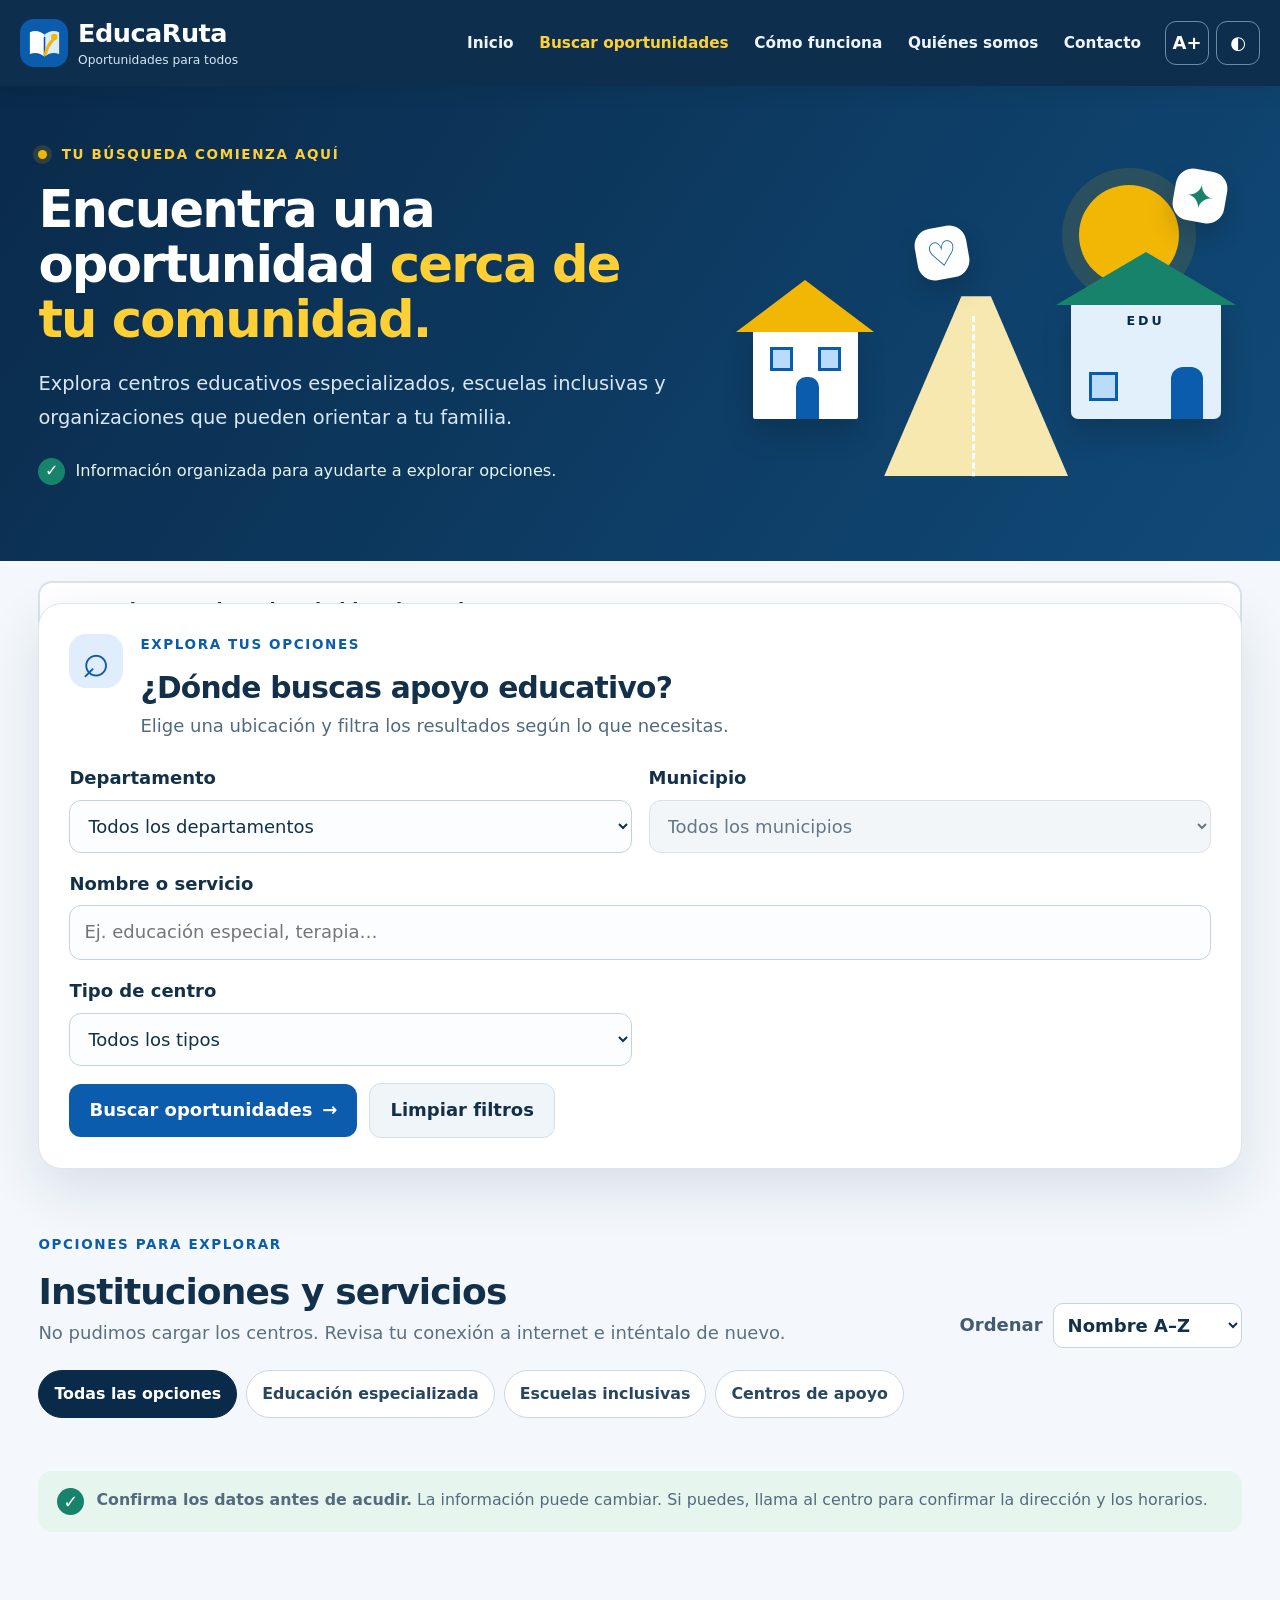
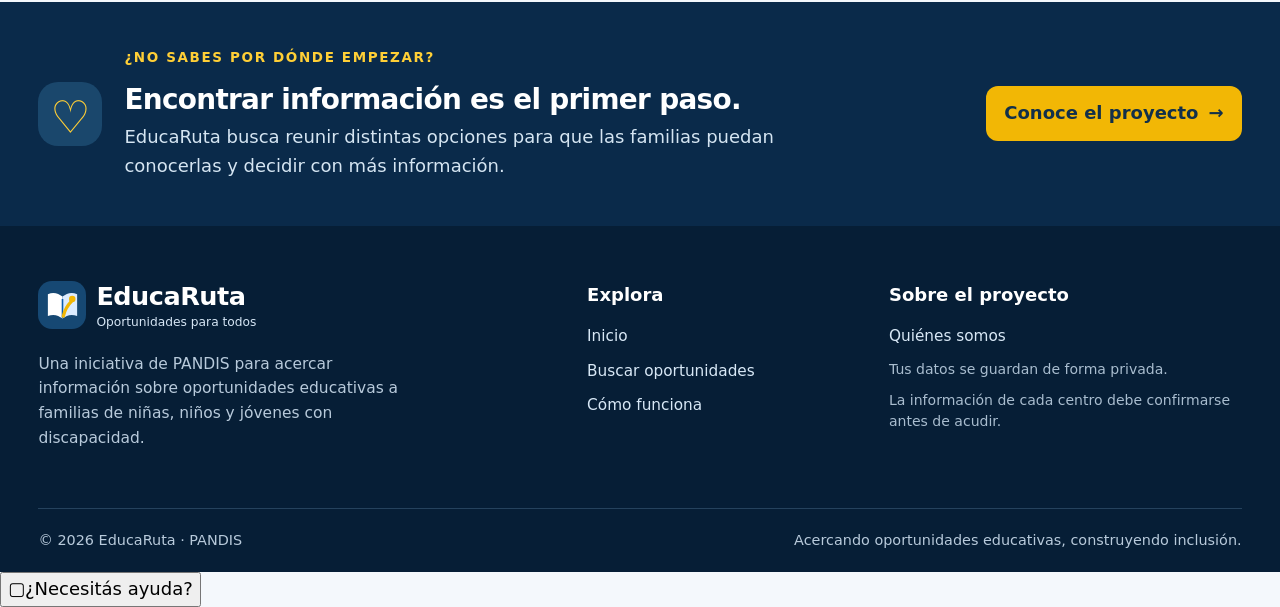
==== commit 113fe4c7: "Update buscar.html Actualizado agregar asistente demos javaScript" ====
--- a/buscar.html
+++ b/buscar.html
@@ -107,5 +107,6 @@
       </section>
     </div>
   </dialog>
+  <script src="asistente-demo.js" defer></script>
 </body>
 </html>
